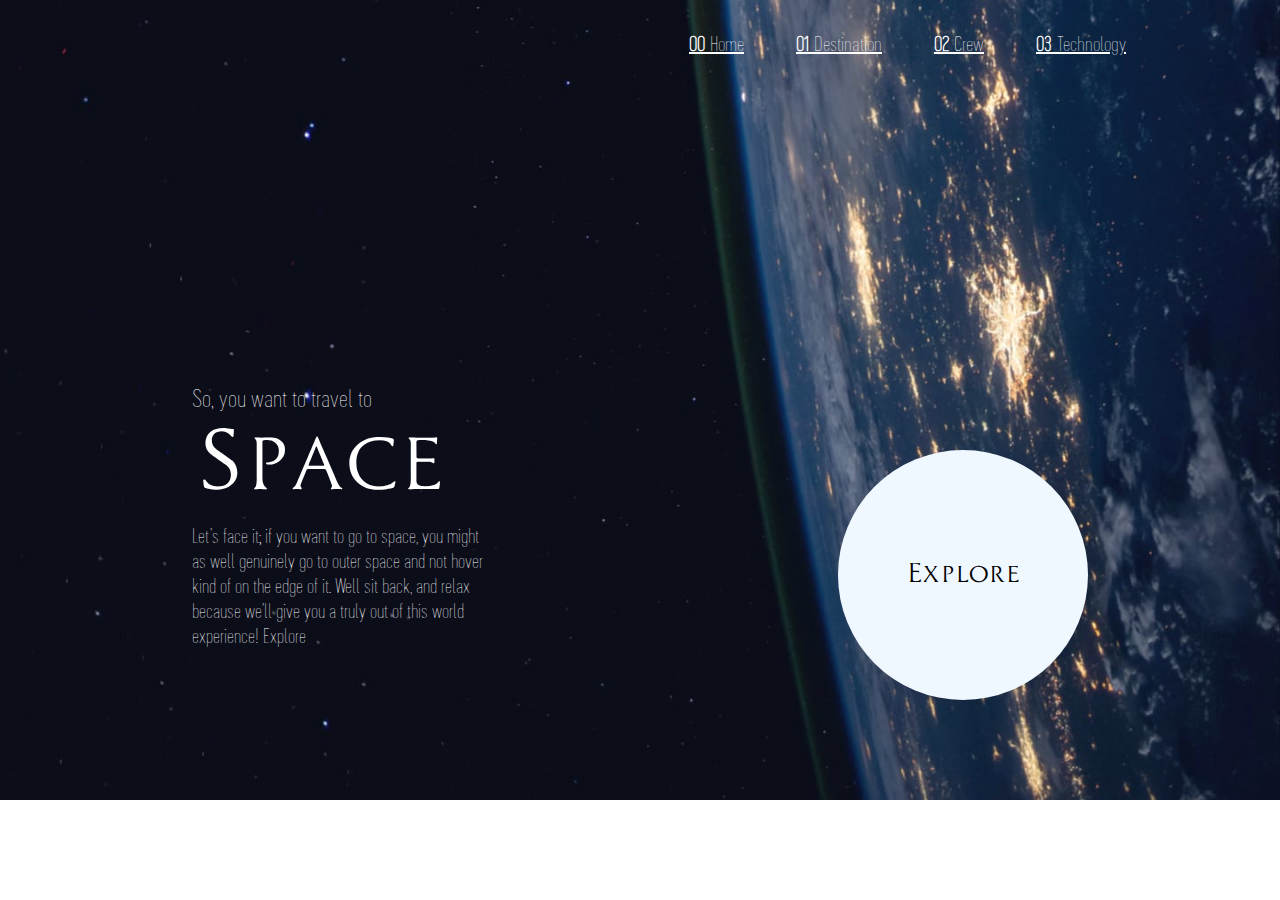
==== index.html @ e253d44f "fix index" ====
<!DOCTYPE html>
<html lang="en">
<head>
    <meta charset="UTF-8">
    <meta name="viewport" content="width=device-width, initial-scale=1.0">
    <script src="script.js"></script>
    <link rel="stylesheet" href="style.css">
    <title>Home</title>
    
</head>
<body id="home_body">
    <div class="navigation">
        <a href="index.html"><b>00 </b>Home</a>
        <a href="destination.html"><b>01 </b>Destination</a>
        <a href="crew.html"><b>02 </b>Crew</a>
        <a href="technology.html"><b>03 </b>Technology</a>
    </div>
    <div class="home_paragraph">
        <p style="font-size: 24px; position: absolute;top: -10%;">So, you want to travel to</p>
        <p style="font-size: 80px; font-family: Cyan-Capitals;">Space</p>
        <p style="position: absolute;top: 60%;">Let’s face it; if you want to go to space, you might as well genuinely go to outer space and not hover kind of on the edge of it. Well sit back, and relax because we’ll give you a truly out of this world experience! Explore</p>
    </div>
    <div style="background-color: aliceblue; height: 250px; width: 250px; border-radius: 125px; position: absolute; top: 50%; right: 15%; display: flex; justify-content: center; align-items: center;">
        <a style="font-size: 25px; font-family: Cyan-Capitals;">Explore</a>
    </div>
    
</body>
</html>
---- style.css ----
/* For landscape mode (width > height) */
@media (min-aspect-ratio: 1/1) {
    #home_body {
        background-image: url("background-home-desktop.jpg");
        background-repeat: no-repeat;
        background-size: 100%;
    }
    #destination_body {
        background-image: url("background-destination-desktop.jpg");
        background-repeat: no-repeat;
        background-size: 100%;
    }
    #crew_body {
        background-image: url("background-crew-desktop.jpg"); 
        background-repeat: no-repeat;
        background-size: 100%;
    }
    #technology_body {
        background-image: url("background-technology-desktop.jpg");
        background-repeat: no-repeat;
        background-size: 100%;
    }

}

/* For portrait mode (height > width) */
@media (max-aspect-ratio: 1/1) {
    body {
        background-image: url("background-home-mobile.jpg");
    }
}



body {
    font-family: Arial, sans-serif;
    transition: background-color 0.5s;
    display: flex;
}

.landscape {
    background-color: black;
}

.portrait {
    background-color: lightgreen;
}

.navigation {
    position: absolute;
    right: 10%;
    overflow: hidden;

}

.navigation a{
    float: left;
    font-size: 20px;
    margin: 10px;
    padding: 14px 16px;
    color: white;
    font-family: Cervino Regular Neue;
}

.sub_navigation1 {
    position: absolute;
    right: 20%;
    bottom: 65%;
    overflow: hidden;
}

.sub_navigation1 a{
    float: left;
    margin: 10px;
    padding: 14px 16px;
    color: white;
    font-family: Cervino Regular Neue;
    backdrop-filter: blur(5px);
}
@font-face { font-family: Cervino Regular Neue; src: url('Cervino-ThinNeue.woff'); }
@font-face { font-family: Cyan-Capitals; src: url('Cyan-Capitals.otf'); }

.home_paragraph {
    display: flex;
    flex-direction: column;
    position: absolute;
    justify-content: space-evenly;
    left: 15%;
    top: 45%;
    width: 300px;
    height: 200px;
}

p {
    color: white;
    font-family: Cervino Regular Neue;
    font-size: 19px;
    margin-top: 0;
}
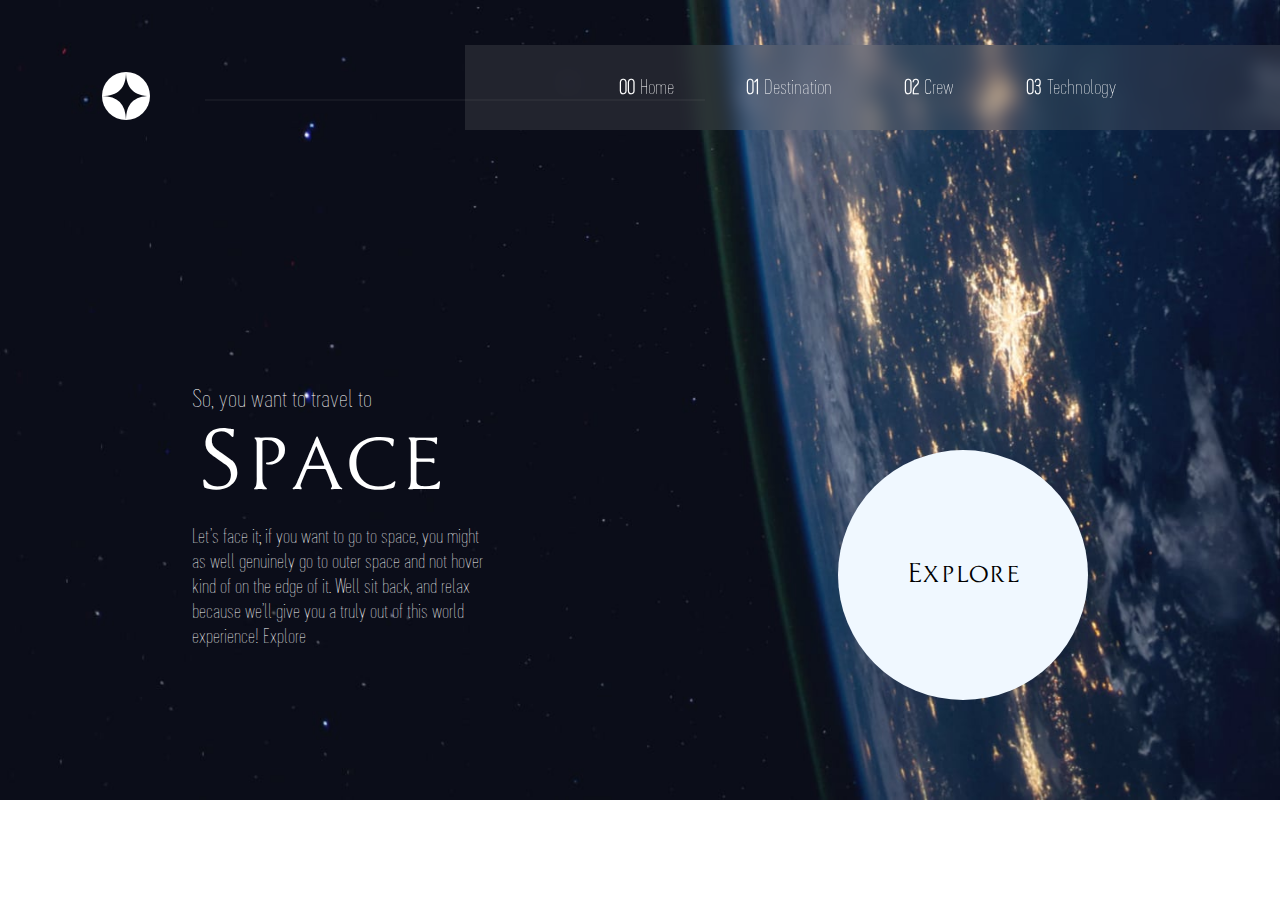
==== commit 6df5cf51: "design" ====
--- a/index.html
+++ b/index.html
@@ -9,12 +9,16 @@
     
 </head>
 <body id="home_body">
+    <div class="decoration2" style="background-color: gray; opacity: 0.2;"></div>
+    <div class="decoration2" style="backdrop-filter: blur(10px);"></div>
     <div class="navigation">
         <a href="index.html"><b>00 </b>Home</a>
         <a href="destination.html"><b>01 </b>Destination</a>
         <a href="crew.html"><b>02 </b>Crew</a>
         <a href="technology.html"><b>03 </b>Technology</a>
     </div>
+    <div class="decoration1"></div>
+    <image src="logo.svg" style="position: absolute; top: 8%; left: 8%"></image>
     <div class="home_paragraph">
         <p style="font-size: 24px; position: absolute;top: -10%;">So, you want to travel to</p>
         <p style="font-size: 80px; font-family: Cyan-Capitals;">Space</p>
--- a/style.css
+++ b/style.css
@@ -50,14 +50,14 @@
     position: absolute;
     right: 10%;
     overflow: hidden;
-
+    top: 5%;
 }
 
 .navigation a{
     float: left;
     font-size: 20px;
     margin: 10px;
-    padding: 14px 16px;
+    padding: 20px 26px;
     color: white;
     font-family: Cervino Regular Neue;
 }
@@ -75,7 +75,6 @@
     padding: 14px 16px;
     color: white;
     font-family: Cervino Regular Neue;
-    backdrop-filter: blur(5px);
 }
 @font-face { font-family: Cervino Regular Neue; src: url('Cervino-ThinNeue.woff'); }
 @font-face { font-family: Cyan-Capitals; src: url('Cyan-Capitals.otf'); }
@@ -98,3 +97,23 @@
     margin-top: 0;
 }
 
+a {
+    text-decoration: none;
+}
+
+.decoration1 {
+    position: absolute;
+    top: 11%;
+    left: 16%;
+    width: 500px;
+    height: 2px;
+    background-color: gray;
+    opacity: 0.1;
+}
+.decoration2 {
+    position: absolute;
+    top: 5%;
+    right: 0%;
+    width: 815px;
+    height: 85px;
+}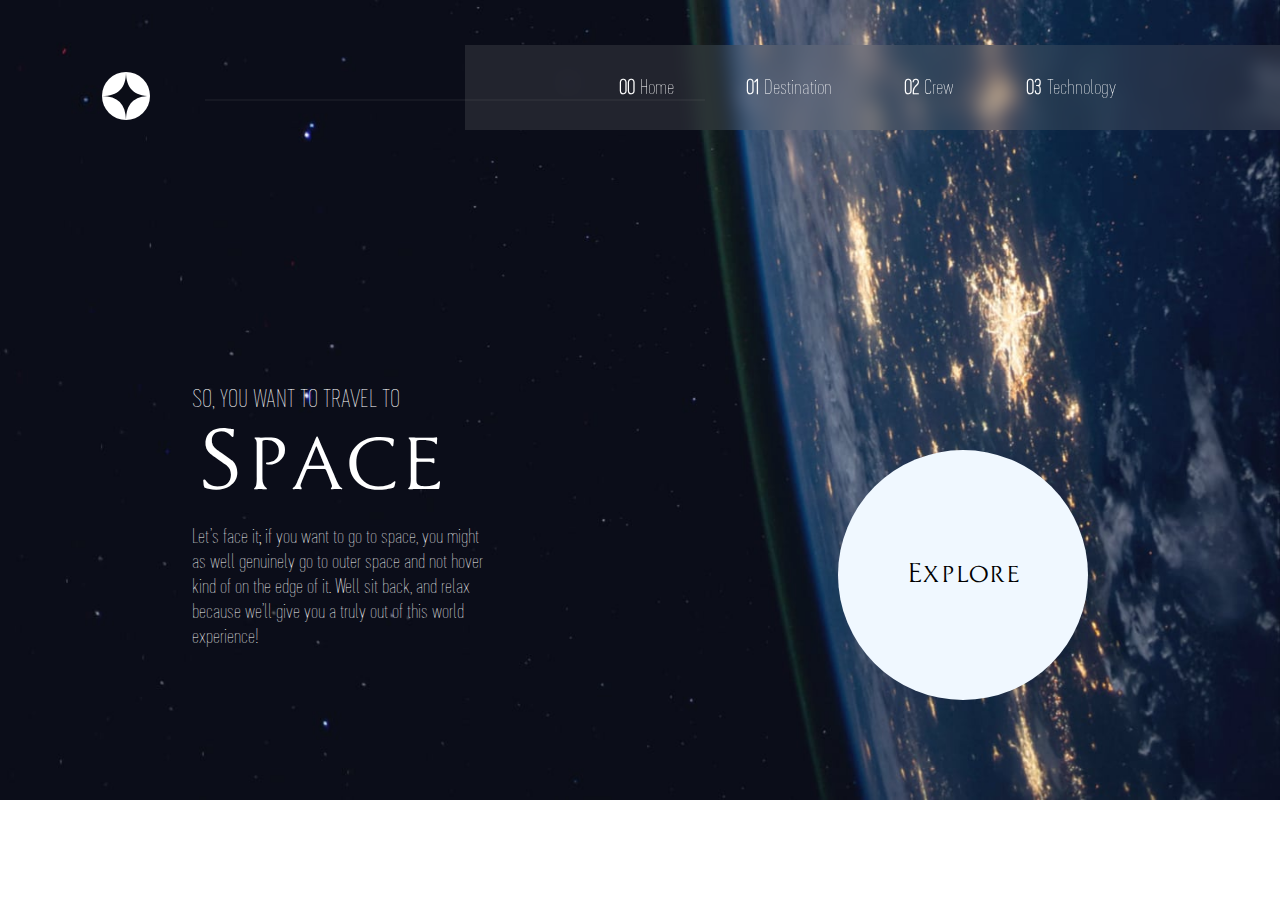
==== commit 63b40ab8: "phone update" ====
--- a/index.html
+++ b/index.html
@@ -18,14 +18,14 @@
         <a href="technology.html"><b>03 </b>Technology</a>
     </div>
     <div class="decoration1"></div>
-    <image src="logo.svg" style="position: absolute; top: 8%; left: 8%"></image>
+    <image src="logo.svg" class="logo"></image>
     <div class="home_paragraph">
-        <p style="font-size: 24px; position: absolute;top: -10%;">So, you want to travel to</p>
-        <p style="font-size: 80px; font-family: Cyan-Capitals;">Space</p>
-        <p style="position: absolute;top: 60%;">Let’s face it; if you want to go to space, you might as well genuinely go to outer space and not hover kind of on the edge of it. Well sit back, and relax because we’ll give you a truly out of this world experience! Explore</p>
+        <p class="p1">SO, YOU WANT TO TRAVEL TO</p>
+        <p class="p2">Space</p>
+        <p class="p3">Let’s face it; if you want to go to space, you might as well genuinely go to outer space and not hover kind of on the edge of it. Well sit back, and relax because we’ll give you a truly out of this world experience!</p>
     </div>
-    <div style="background-color: aliceblue; height: 250px; width: 250px; border-radius: 125px; position: absolute; top: 50%; right: 15%; display: flex; justify-content: center; align-items: center;">
-        <a style="font-size: 25px; font-family: Cyan-Capitals;">Explore</a>
+    <div class="circle">
+        <a class="circle_text">Explore</a>
     </div>
     
 </body>
--- a/style.css
+++ b/style.css
@@ -21,13 +21,212 @@
         background-size: 100%;
     }
 
+    .navigation {
+        position: absolute;
+        right: 10%;
+        overflow: hidden;
+        top: 5%;
+    }
+
+    .navigation a{
+        float: left;
+        font-size: 20px;
+        margin: 10px;
+        padding: 20px 26px;
+        color: white;
+        font-family: Cervino Regular Neue;
+    }
+    
+    .sub_navigation1 {
+        position: absolute;
+        right: 20%;
+        bottom: 65%;
+        overflow: hidden;
+    }
+    
+    .sub_navigation1 a{
+        float: left;
+        margin: 10px;
+        padding: 14px 16px;
+        color: white;
+        font-family: Cervino Regular Neue;
+    }
+
+    .home_paragraph {
+        display: flex;
+        flex-direction: column;
+        position: absolute;
+        justify-content: space-evenly;
+        left: 15%;
+        top: 45%;
+        width: 300px;
+        height: 200px;
+    }
+    
+    p {
+        color: white;
+        font-family: Cervino Regular Neue;
+        font-size: 19px;
+        margin-top: 0;
+    }
+    
+    a {
+        text-decoration: none;
+    }
+    
+    .decoration1 {
+        position: absolute;
+        top: 11%;
+        left: 16%;
+        width: 500px;
+        height: 2px;
+        background-color: gray;
+        opacity: 0.1;
+    }
+    
+    .decoration2 {
+        position: absolute;
+        top: 5%;
+        right: 0%;
+        width: 815px;
+        height: 85px;
+    }
+
+    .logo {
+        position: absolute;
+        top: 8%;
+        left: 8%
+    }
+
+    .p1 {
+        font-size: 24px;
+        position: absolute;
+        top: -10%;
+    }
+
+    .p2 {
+        font-size: 80px;
+        font-family: Cyan-Capitals;
+    }
+
+    .p3 {
+        position: absolute;top: 60%;
+    }
+
+    .circle {
+        background-color: aliceblue;
+        height: 250px;
+        width: 250px;
+        border-radius: 125px;
+        position: absolute;
+        top: 50%;
+        right: 15%;
+        display: flex;
+        justify-content: center;
+        align-items: center;
+    }
+
+    .circle_text {
+        font-size: 25px; font-family: Cyan-Capitals;
+    }
+
 }
 
 /* For portrait mode (height > width) */
 @media (max-aspect-ratio: 1/1) {
     body {
         background-image: url("background-home-mobile.jpg");
-    }
+        background-repeat: no-repeat;
+        background-size: 100% 1600%;
+    }
+
+    .navigation {
+        color: transparent;
+        position: absolute;
+        top: -20%;
+        width: 10%;
+        height: 10%;
+    }
+
+    .navigation a{
+        color: transparent;
+        width: 10%;
+        height: 10%;
+    }
+    
+    .sub_navigation1 {
+        position: absolute;
+        right: 20%;
+        bottom: 65%;
+        overflow: hidden;
+    }
+    
+    .sub_navigation1 a{
+        float: left;
+        margin: 10px;
+        padding: 14px 16px;
+        color: white;
+        font-family: Cervino Regular Neue;
+    }
+
+    
+    p {
+        color: white;
+        font-family: Cervino Regular Neue;
+        font-size: 19px;
+        margin-top: 0;
+    }
+    
+    a {
+        text-decoration: none;
+    }
+
+    .logo {
+        width: 10%;
+        height: 10%;
+        position: relative;
+        left: 5%;
+    }
+
+    .p1 {
+        font-size: 24px;
+        position: absolute;
+        left: 30%;
+        top: 15%;
+    }
+
+    .p2 {
+        font-size: 85px;
+        font-family: Cyan-Capitals;
+        position: absolute;
+        top: 20%;
+        left: 25%;
+    }
+
+    .p3 {
+        position: absolute;top: 40%;
+        width: 75%;
+        align-items: end;
+    }
+
+    .circle {
+        background-color: aliceblue;
+        height: 250px;
+        width: 250px;
+        border-radius: 125px;
+        position: absolute;
+        top: 68%;
+        right: 25%;
+        display: flex;
+        justify-content: center;
+        align-items: center;
+    }
+
+    .circle_text {
+        font-size: 25px; font-family: Cyan-Capitals;
+    }
+
+
 }
 
 
@@ -46,74 +245,6 @@
     background-color: lightgreen;
 }
 
-.navigation {
-    position: absolute;
-    right: 10%;
-    overflow: hidden;
-    top: 5%;
-}
-
-.navigation a{
-    float: left;
-    font-size: 20px;
-    margin: 10px;
-    padding: 20px 26px;
-    color: white;
-    font-family: Cervino Regular Neue;
-}
-
-.sub_navigation1 {
-    position: absolute;
-    right: 20%;
-    bottom: 65%;
-    overflow: hidden;
-}
-
-.sub_navigation1 a{
-    float: left;
-    margin: 10px;
-    padding: 14px 16px;
-    color: white;
-    font-family: Cervino Regular Neue;
-}
 @font-face { font-family: Cervino Regular Neue; src: url('Cervino-ThinNeue.woff'); }
 @font-face { font-family: Cyan-Capitals; src: url('Cyan-Capitals.otf'); }
 
-.home_paragraph {
-    display: flex;
-    flex-direction: column;
-    position: absolute;
-    justify-content: space-evenly;
-    left: 15%;
-    top: 45%;
-    width: 300px;
-    height: 200px;
-}
-
-p {
-    color: white;
-    font-family: Cervino Regular Neue;
-    font-size: 19px;
-    margin-top: 0;
-}
-
-a {
-    text-decoration: none;
-}
-
-.decoration1 {
-    position: absolute;
-    top: 11%;
-    left: 16%;
-    width: 500px;
-    height: 2px;
-    background-color: gray;
-    opacity: 0.1;
-}
-.decoration2 {
-    position: absolute;
-    top: 5%;
-    right: 0%;
-    width: 815px;
-    height: 85px;
-}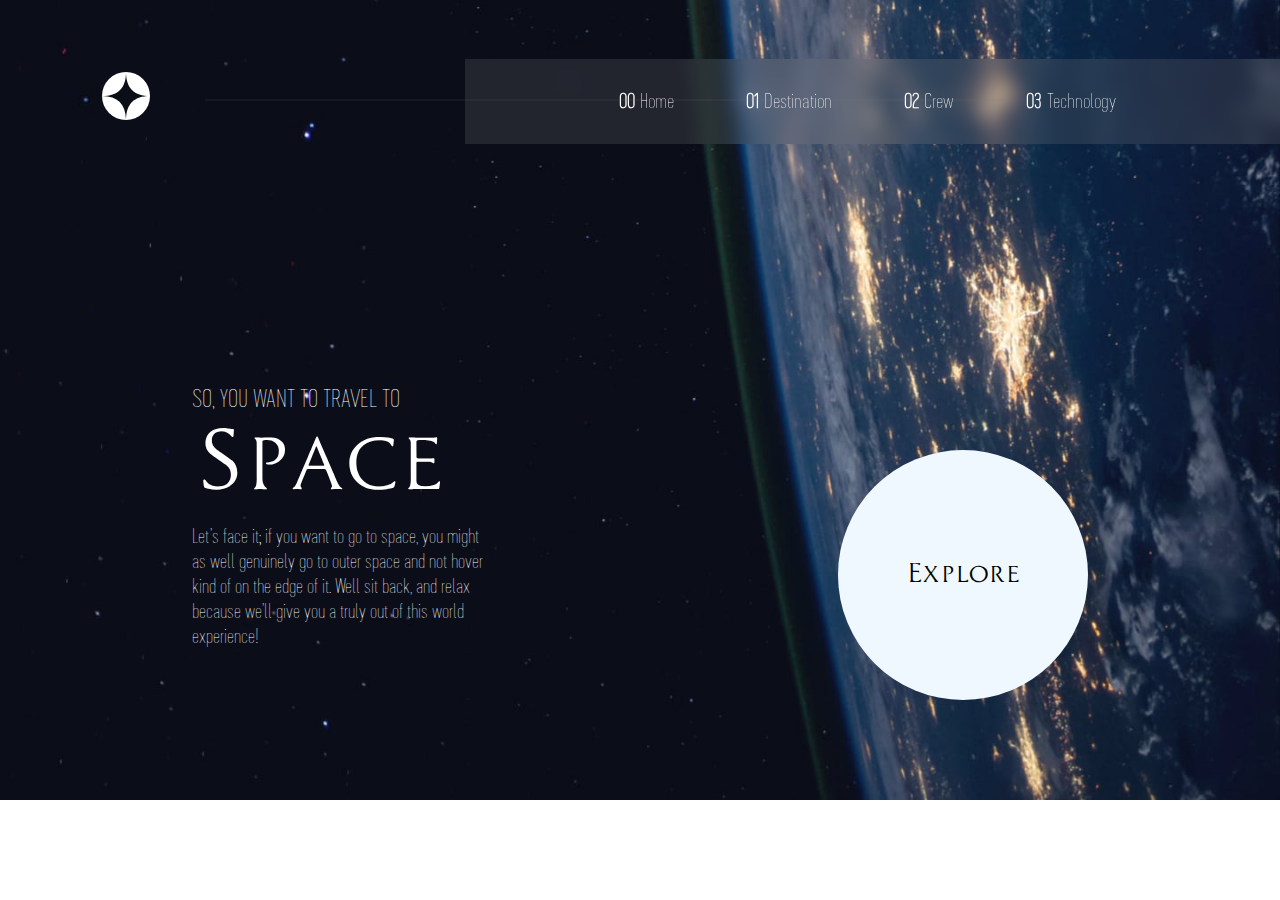
==== commit c48af055: "style update" ====
--- a/index.html
+++ b/index.html
@@ -11,12 +11,19 @@
 <body id="home_body">
     <div class="decoration2" style="background-color: gray; opacity: 0.2;"></div>
     <div class="decoration2" style="backdrop-filter: blur(10px);"></div>
-    <div class="navigation">
-        <a href="index.html"><b>00 </b>Home</a>
-        <a href="destination.html"><b>01 </b>Destination</a>
-        <a href="crew.html"><b>02 </b>Crew</a>
-        <a href="technology.html"><b>03 </b>Technology</a>
-    </div>
+    <nav class="navigation">
+        <div class="dropdown-menu">
+           <button class="menu-btn">[=]
+               <i class="fa fa-caret-down"></i>
+           </button>
+           <div class="menu-content">
+               <a class="links-hidden" href="index.html"><b class="pc00">00 </b>Home</a>
+               <a class="links-hidden" href="destination.html"><b class="pc00">01 </b>Destination</a>
+               <a class="links-hidden" href="crew.html"><b class="pc00">02 </b>Crew</a>
+               <a class="links-hidden" href="technology.html"><b class="pc00">03 </b>Technology</a>
+           </div>
+        </div>
+     </nav>
     <div class="decoration1"></div>
     <image src="logo.svg" class="logo"></image>
     <div class="home_paragraph">
@@ -26,7 +33,6 @@
     </div>
     <div class="circle">
         <a class="circle_text">Explore</a>
-    </div>
-    
+    </div>    
 </body>
 </html>--- a/style.css
+++ b/style.css
@@ -21,11 +21,19 @@
         background-size: 100%;
     }
 
+    .menu-btn {
+        background-color: transparent;
+        color: transparent;
+        border: none;
+        position: absolute;
+        top: -10%;
+    }
+
     .navigation {
         position: absolute;
         right: 10%;
         overflow: hidden;
-        top: 5%;
+        top: 6.5%;
     }
 
     .navigation a{
@@ -78,7 +86,7 @@
         position: absolute;
         top: 11%;
         left: 16%;
-        width: 500px;
+        width: 800px;
         height: 2px;
         background-color: gray;
         opacity: 0.1;
@@ -86,7 +94,7 @@
     
     .decoration2 {
         position: absolute;
-        top: 5%;
+        top: 6.5%;
         right: 0%;
         width: 815px;
         height: 85px;
@@ -130,26 +138,29 @@
         font-size: 25px; font-family: Cyan-Capitals;
     }
 
+
 }
 
 /* For portrait mode (height > width) */
 @media (max-aspect-ratio: 1/1) {
     body {
         background-image: url("background-home-mobile.jpg");
-        background-repeat: no-repeat;
-        background-size: 100% 1600%;
+        background-size: 130%;
+        background-repeat: no-repeat;
+        background-position-y: 0%;
     }
 
     .navigation {
         color: transparent;
         position: absolute;
-        top: -20%;
+        right: 5%;
+        top: 1%;
         width: 10%;
         height: 10%;
     }
 
     .navigation a{
-        color: transparent;
+        color: white;
         width: 10%;
         height: 10%;
     }
@@ -163,17 +174,24 @@
     
     .sub_navigation1 a{
         float: left;
-        margin: 10px;
+        margin: 1%;
         padding: 14px 16px;
         color: white;
         font-family: Cervino Regular Neue;
     }
 
-    
+    .home_paragraph {
+        display: flex;
+        flex-direction: column;
+        text-align: center;
+        margin: 0;
+        padding: 0;
+    }
+
     p {
         color: white;
         font-family: Cervino Regular Neue;
-        font-size: 19px;
+        font-size: 1.3Em;
         margin-top: 0;
     }
     
@@ -184,39 +202,38 @@
     .logo {
         width: 10%;
         height: 10%;
-        position: relative;
-        left: 5%;
+        position: center center;
     }
 
     .p1 {
-        font-size: 24px;
-        position: absolute;
-        left: 30%;
+        font-size: 125%;
+        position: fixed;
         top: 15%;
+        right: 28%;
     }
 
     .p2 {
-        font-size: 85px;
+        font-size: 450%;
         font-family: Cyan-Capitals;
-        position: absolute;
+        position: fixed;
+        right: 22%;
         top: 20%;
-        left: 25%;
     }
 
     .p3 {
-        position: absolute;top: 40%;
+        top: 40%;
         width: 75%;
-        align-items: end;
+        position: absolute;
     }
 
     .circle {
         background-color: aliceblue;
-        height: 250px;
-        width: 250px;
-        border-radius: 125px;
-        position: absolute;
-        top: 68%;
-        right: 25%;
+        height: 9em;
+        width: 9em;
+        border-radius: 50%;
+        position: fixed;
+        left: 35%;
+        bottom: 10%;
         display: flex;
         justify-content: center;
         align-items: center;
@@ -226,6 +243,56 @@
         font-size: 25px; font-family: Cyan-Capitals;
     }
 
+    .menu-btn {
+        background-color: transparent;
+        color: white;
+        padding: 16px;
+        font-weight: bolder;
+        font-family: "Segoe UI", Tahoma, Geneva, Verdana, sans-serif;
+        border: none;
+    }
+    
+    .dropdown-menu {
+        position: relative;
+        display: inline-block;
+    }
+    
+    .menu-content {
+        display: none;
+        position: absolute;
+        right: 10%;
+        background-color: transparent;
+        min-width: 40%;
+    }
+    
+    .links,
+    .links-hidden {
+        display: inline-block;
+        color: rgb(255, 255, 255);
+        padding: 8px 12px;
+        text-decoration: none;
+        font-size: 12px;
+    }
+    .links-hidden {
+        display: block;
+    }
+    .links {
+        display: inline-block;
+    }
+    
+    .links-hidden:hover,
+    .links:hover {
+        transform: scale(1.2);
+      
+    }
+    
+    .dropdown-menu:hover .menu-content {
+        display: block;
+    }
+    
+    .pc00 {
+        color: transparent;
+    }
 
 }
 
@@ -237,14 +304,8 @@
     display: flex;
 }
 
-.landscape {
-    background-color: black;
-}
-
-.portrait {
-    background-color: lightgreen;
-}
-
 @font-face { font-family: Cervino Regular Neue; src: url('Cervino-ThinNeue.woff'); }
 @font-face { font-family: Cyan-Capitals; src: url('Cyan-Capitals.otf'); }
 
+
+
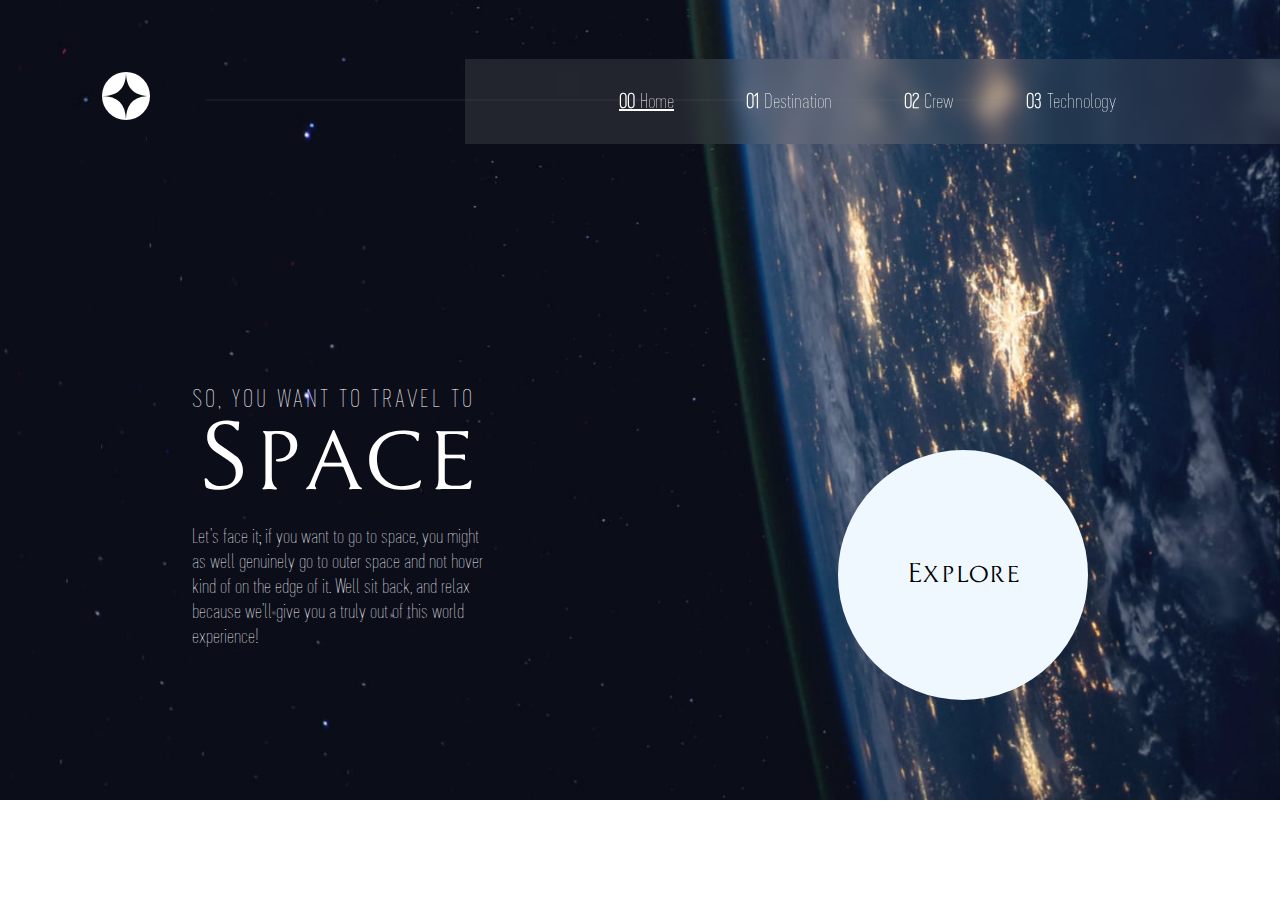
==== commit 1de43540: "more style" ====
--- a/index.html
+++ b/index.html
@@ -17,19 +17,19 @@
                <i class="fa fa-caret-down"></i>
            </button>
            <div class="menu-content">
-               <a class="links-hidden" href="index.html"><b class="pc00">00 </b>Home</a>
+               <a class="links-hidden" href="index.html" id="active_page"><b class="pc00">00 </b>Home</a>
                <a class="links-hidden" href="destination.html"><b class="pc00">01 </b>Destination</a>
                <a class="links-hidden" href="crew.html"><b class="pc00">02 </b>Crew</a>
                <a class="links-hidden" href="technology.html"><b class="pc00">03 </b>Technology</a>
            </div>
         </div>
-     </nav>
+    </nav>
     <div class="decoration1"></div>
     <image src="logo.svg" class="logo"></image>
     <div class="home_paragraph">
-        <p class="p1">SO, YOU WANT TO TRAVEL TO</p>
-        <p class="p2">Space</p>
-        <p class="p3">Let’s face it; if you want to go to space, you might as well genuinely go to outer space and not hover kind of on the edge of it. Well sit back, and relax because we’ll give you a truly out of this world experience!</p>
+        <p class="homep1">SO, YOU WANT TO TRAVEL TO</p>
+        <p class="homep2">Space</p>
+        <p class="homep3">Let’s face it; if you want to go to space, you might as well genuinely go to outer space and not hover kind of on the edge of it. Well sit back, and relax because we’ll give you a truly out of this world experience!</p>
     </div>
     <div class="circle">
         <a class="circle_text">Explore</a>
--- a/style.css
+++ b/style.css
@@ -19,6 +19,10 @@
         background-image: url("background-technology-desktop.jpg");
         background-repeat: no-repeat;
         background-size: 100%;
+    }
+
+    #active_page {
+        text-decoration: underline;
     }
 
     .menu-btn {
@@ -47,8 +51,8 @@
     
     .sub_navigation1 {
         position: absolute;
-        right: 20%;
-        bottom: 65%;
+        right: 19%;
+        bottom: 62%;
         overflow: hidden;
     }
     
@@ -106,18 +110,20 @@
         left: 8%
     }
 
-    .p1 {
+    .homep1 {
         font-size: 24px;
         position: absolute;
         top: -10%;
-    }
-
-    .p2 {
-        font-size: 80px;
+        letter-spacing: 3px;
+
+    }
+
+    .homep2 {
+        font-size: 90px;
         font-family: Cyan-Capitals;
     }
 
-    .p3 {
+    .homep3 {
         position: absolute;top: 60%;
     }
 
@@ -138,164 +144,671 @@
         font-size: 25px; font-family: Cyan-Capitals;
     }
 
+    .destination_image {
+        position: absolute;
+        top: 40%;
+        left: 25%;
+    }
+
+    .destination_info {
+        display: flex;
+        flex-direction: column;
+        position: absolute;
+        justify-content: space-evenly;
+        position: absolute;
+        top: 49%;
+        right: 5%;
+        width: 30%;
+    }
+
+    .destination_decoration {
+        position: absolute;
+        top: 72%;
+        right: 10%;
+        width: 25%;
+        height: 0.3%;
+        background-color: gray;
+        opacity: 0.3;
+    }
+
+    .destination_distance {
+        display: flex;
+        flex-direction: column;
+        position: absolute;
+        justify-content: space-evenly;
+        position: absolute;
+        top: 75%;
+        right: 13%;
+    }
+
+    .destinationp1 {
+        position: absolute;
+        top: 25%;
+        left: 25%;
+        text-transform: uppercase;
+        letter-spacing: 3px;
+        font-size: 150%;
+    }
+
+    .destinationp2 {
+        position: absolute;
+        top: 37%;
+        right: 20.5%;
+        font-size: 430%;
+        font-family: Cyan-Capitals;
+    }
+
+    .destinationp2_mars {
+        position: absolute;
+        top: 37%;
+        right: 23.5%;
+        font-size: 430%;
+        font-family: Cyan-Capitals;
+    }
+
+    .destinationp2_titan {
+        position: absolute;
+        top: 37%;
+        right: 23%;
+        font-size: 430%;
+        font-family: Cyan-Capitals;
+    }
+
+    .destinationp2_europa {
+        position: absolute;
+        top: 37%;
+        right: 19.5%;
+        font-size: 430%;
+        font-family: Cyan-Capitals;
+    }
+
+    .destinationp3 {
+        position: absolute;
+        top: 50%;
+        right: 20%;
+        word-spacing: 2px;
+    }
+
+    .destinationp4 {
+        white-space:pre;
+        word-spacing: 2px;
+    }
+
+    .destinationp5 {
+        font-family: Cyan-Capitals;
+        word-spacing: 2px;
+        white-space:pre;
+    }
+
+    .destinationp4_phone {
+        color: transparent;
+        font-size: 0%;
+
+    }
+
+    .destinationp5_phone {
+        color: transparent;
+        font-size: 0%;
+    }
 
 }
 
 /* For portrait mode (height > width) */
 @media (max-aspect-ratio: 1/1) {
-    body {
-        background-image: url("background-home-mobile.jpg");
-        background-size: 130%;
-        background-repeat: no-repeat;
-        background-position-y: 0%;
-    }
-
-    .navigation {
-        color: transparent;
-        position: absolute;
-        right: 5%;
-        top: 1%;
-        width: 10%;
-        height: 10%;
-    }
-
-    .navigation a{
-        color: white;
-        width: 10%;
-        height: 10%;
-    }
-    
-    .sub_navigation1 {
-        position: absolute;
-        right: 20%;
-        bottom: 65%;
-        overflow: hidden;
-    }
-    
-    .sub_navigation1 a{
-        float: left;
-        margin: 1%;
-        padding: 14px 16px;
-        color: white;
-        font-family: Cervino Regular Neue;
-    }
-
-    .home_paragraph {
-        display: flex;
-        flex-direction: column;
-        text-align: center;
-        margin: 0;
-        padding: 0;
-    }
-
-    p {
-        color: white;
-        font-family: Cervino Regular Neue;
-        font-size: 1.3Em;
-        margin-top: 0;
-    }
-    
-    a {
-        text-decoration: none;
-    }
-
-    .logo {
-        width: 10%;
-        height: 10%;
-        position: center center;
-    }
-
-    .p1 {
-        font-size: 125%;
-        position: fixed;
-        top: 15%;
-        right: 28%;
-    }
-
-    .p2 {
-        font-size: 450%;
-        font-family: Cyan-Capitals;
-        position: fixed;
-        right: 22%;
-        top: 20%;
-    }
-
-    .p3 {
-        top: 40%;
-        width: 75%;
-        position: absolute;
-    }
-
-    .circle {
-        background-color: aliceblue;
-        height: 9em;
-        width: 9em;
-        border-radius: 50%;
-        position: fixed;
-        left: 35%;
-        bottom: 10%;
-        display: flex;
-        justify-content: center;
-        align-items: center;
-    }
-
-    .circle_text {
-        font-size: 25px; font-family: Cyan-Capitals;
-    }
-
-    .menu-btn {
-        background-color: transparent;
-        color: white;
-        padding: 16px;
-        font-weight: bolder;
-        font-family: "Segoe UI", Tahoma, Geneva, Verdana, sans-serif;
-        border: none;
-    }
-    
-    .dropdown-menu {
-        position: relative;
-        display: inline-block;
-    }
-    
-    .menu-content {
-        display: none;
-        position: absolute;
-        right: 10%;
-        background-color: transparent;
-        min-width: 40%;
-    }
-    
-    .links,
-    .links-hidden {
-        display: inline-block;
-        color: rgb(255, 255, 255);
-        padding: 8px 12px;
-        text-decoration: none;
-        font-size: 12px;
-    }
-    .links-hidden {
-        display: block;
-    }
-    .links {
-        display: inline-block;
-    }
-    
-    .links-hidden:hover,
-    .links:hover {
-        transform: scale(1.2);
-      
-    }
-    
-    .dropdown-menu:hover .menu-content {
-        display: block;
-    }
-    
-    .pc00 {
-        color: transparent;
+
+    @media (max-height: 800px) {
+        /* Styles for small portrait phones */
+        #home_body {
+            background-image: url("background-home-mobile.jpg");
+            background-size: 130%;
+            background-repeat: no-repeat;
+            background-position-y: 0%;
+        }
+    
+        #destination_body {
+            background-image: url("background-destination-mobile.jpg");
+            background-size: 130%;
+            background-repeat: no-repeat;
+            background-position-y: 0%;
+        }
+    
+        #crew_body {
+            background-image: url("background-crew-mobile.jpg");
+            background-size: 130%;
+            background-repeat: no-repeat;
+            background-position-y: 0%;
+        }
+    
+        #technology_body {
+            background-image: url("background-technology-mobile.jpg");
+            background-size: 130%;
+            background-repeat: no-repeat;
+            background-position-y: 0%;
+        }
+    
+    
+        .navigation {
+            color: transparent;
+            position: absolute;
+            right: 5%;
+            top: 1%;
+            width: 10%;
+            height: 10%;
+        }
+    
+        .navigation a{
+            color: white;
+            width: 10%;
+            height: 10%;
+        }
+        
+        .sub_navigation1 {
+            position: absolute;
+            right: 19%;
+            bottom: 52%;
+            display: flex;
+        }
+        
+        .sub_navigation1 a{
+            float: left;
+            margin: 1%;
+            padding: 14px 16px;
+            color: white;
+            font-family: Cervino Regular Neue;
+        }
+    
+        .home_paragraph {
+            display: flex;
+            flex-direction: column;
+            text-align: center;
+            margin: 0;
+            padding: 0;
+        }
+    
+        p {
+            color: white;
+            font-family: Cervino Regular Neue;
+            font-size: 1.3Em;
+            margin-top: 0;
+        }
+        
+        a {
+            text-decoration: none;
+        }
+    
+        .homep1 {
+            font-size: 125%;
+            position: fixed;
+            top: 15%;
+            right: 21%;
+            letter-spacing: 2px;
+        }
+    
+        .homep2 {
+            font-size: 450%;
+            font-family: Cyan-Capitals;
+            position: fixed;
+            right: 22%;
+            top: 20%;
+        }
+    
+        .homep3 {
+            top: 40%;
+            width: 75%;
+            position: absolute;
+        }
+    
+        .circle {
+            background-color: aliceblue;
+            height: 9em;
+            width: 9em;
+            border-radius: 50%;
+            position: fixed;
+            left: 35%;
+            bottom: 10%;
+            display: flex;
+            justify-content: center;
+            align-items: center;
+        }
+    
+        .circle_text {
+            font-size: 25px;
+            font-family: Cyan-Capitals;
+        }
+    
+        .menu-btn {
+            background-color: transparent;
+            color: white;
+            padding: 16px;
+            font-weight: bolder;
+            font-family: "Segoe UI", Tahoma, Geneva, Verdana, sans-serif;
+            border: none;
+        }
+        
+        .dropdown-menu {
+            position: relative;
+            display: inline-block;
+        }
+        
+        .menu-content {
+            display: none;
+            position: absolute;
+            right: 10%;
+            background-color: transparent;
+            min-width: 40%;
+        }
+        
+        .links,
+        .links-hidden {
+            display: inline-block;
+            color: rgb(255, 255, 255);
+            padding: 8px 12px;
+            text-decoration: none;
+            font-size: 12px;
+        }
+        .links-hidden {
+            display: block;
+        }
+        .links {
+            display: inline-block;
+        }
+        
+        .links-hidden:hover,
+        .links:hover {
+            transform: scale(1.2);
+          
+        }
+        
+        .dropdown-menu:hover .menu-content {
+            display: block;
+        }
+        
+        .pc00 {
+            color: transparent;
+        }
+    
+        .destination_image {
+            width: 10em;
+            height: 10em;
+            position: absolute;
+            top: 17%;
+            left: 29%;
+        }
+    
+        .destination_info {
+            display: flex;
+            flex-direction: column;
+            position: absolute;
+            justify-content: space-evenly;
+            position: absolute;
+            text-align: center;
+            top: 55%;
+            right: 10%;
+            width: 80%;
+        }
+    
+        .destination_decoration {
+            position: absolute;
+            top: 81%;
+            right: 8%;
+            width: 85%;
+            height: 0.3%;
+            background-color: gray;
+            opacity: 0.3;
+        }
+    
+        .destination_distance {
+            display: flex;
+            flex-direction: column;
+            position: absolute;
+            justify-content: space-evenly;
+            position: absolute;
+            top: 70%;
+            right: 20%;
+        }
+    
+        .destinationp1 {
+            position: absolute;
+            top: 12%;
+            left: 30%;
+            letter-spacing: 0.5px;
+        }
+    
+        .destinationp2 {
+            font-family: Cyan-Capitals;
+            position: absolute;
+            top: 45%;
+            left: 21%;
+            font-size: 370%;
+        }
+    
+        .destinationp2_mars {
+            font-family: Cyan-Capitals;
+            position: absolute;
+            top: 45%;
+            left: 26%;
+            font-size: 370%;
+        }
+    
+        .destinationp2_titan {
+            font-family: Cyan-Capitals;
+            position: absolute;
+            top: 45%;
+            left: 28%;
+            font-size: 370%;
+        }
+    
+        .destinationp2_europa {
+            font-family: Cyan-Capitals;
+            position: absolute;
+            top: 45%;
+            left: 20%;
+            font-size: 370%;
+        }
+    
+        .destinationp3 {
+            letter-spacing: 0.5px;
+            
+        }
+    
+        .destinationp4 {
+            color: transparent;
+        }
+    
+        .destinationp5 {
+            color: transparent;
+        }
+    
+        .destinationp4_phone {
+            word-spacing: 1px;
+            letter-spacing: 0.5px;
+            white-space:pre;
+        }
+    
+        .destinationp5_phone {
+            font-family: Cyan-Capitals;
+            white-space: pre;
+        }
+    }
+    
+    @media (min-height: 801px) {
+        /* Styles for large portrait phones */
+        #home_body {
+            background-image: url("background-home-mobile.jpg");
+            background-size: 130%;
+            background-repeat: no-repeat;
+            background-position-y: 0%;
+        }
+    
+        #destination_body {
+            background-image: url("background-destination-mobile.jpg");
+            background-size: 130%;
+            background-repeat: no-repeat;
+            background-position-y: 0%;
+        }
+    
+        #crew_body {
+            background-image: url("background-crew-mobile.jpg");
+            background-size: 130%;
+            background-repeat: no-repeat;
+            background-position-y: 0%;
+        }
+    
+        #technology_body {
+            background-image: url("background-technology-mobile.jpg");
+            background-size: 130%;
+            background-repeat: no-repeat;
+            background-position-y: 0%;
+        }
+        
+        .navigation {
+            color: transparent;
+            position: absolute;
+            right: 5%;
+            top: 1%;
+            width: 10%;
+            height: 10%;
+        }
+    
+        .navigation a{
+            color: white;
+            width: 10%;
+            height: 10%;
+        }
+        
+        .sub_navigation1 {
+            position: absolute;
+            right: 20%;
+            bottom: 48%;
+            display: flex;
+        }
+        
+        .sub_navigation1 a{
+            float: left;
+            margin: 1%;
+            padding: 14px 16px;
+            color: white;
+            font-family: Cervino Regular Neue;
+        }
+    
+        .home_paragraph {
+            display: flex;
+            flex-direction: column;
+            text-align: center;
+            margin: 0;
+            padding: 0;
+        }
+    
+        p {
+            color: white;
+            font-family: Cervino Regular Neue;
+            font-size: 1.3Em;
+            margin-top: 0;
+        }
+        
+        a {
+            text-decoration: none;
+        }
+    
+        .homep1 {
+            font-size: 125%;
+            position: fixed;
+            top: 15%;
+            right: 21%;
+            letter-spacing: 2px;
+        }
+    
+        .homep2 {
+            font-size: 450%;
+            font-family: Cyan-Capitals;
+            position: fixed;
+            right: 22%;
+            top: 20%;
+        }
+    
+        .homep3 {
+            top: 40%;
+            width: 75%;
+            position: absolute;
+        }
+    
+        .circle {
+            background-color: aliceblue;
+            height: 9em;
+            width: 9em;
+            border-radius: 50%;
+            position: fixed;
+            left: 35%;
+            bottom: 10%;
+            display: flex;
+            justify-content: center;
+            align-items: center;
+        }
+    
+        .circle_text {
+            font-size: 25px;
+            font-family: Cyan-Capitals;
+        }
+    
+        .menu-btn {
+            background-color: transparent;
+            color: white;
+            padding: 16px;
+            font-weight: bolder;
+            font-family: "Segoe UI", Tahoma, Geneva, Verdana, sans-serif;
+            border: none;
+        }
+        
+        .dropdown-menu {
+            position: relative;
+            display: inline-block;
+        }
+        
+        .menu-content {
+            display: none;
+            position: absolute;
+            right: 10%;
+            background-color: transparent;
+            min-width: 40%;
+        }
+        
+        .links,
+        .links-hidden {
+            display: inline-block;
+            color: rgb(255, 255, 255);
+            padding: 8px 12px;
+            text-decoration: none;
+            font-size: 12px;
+        }
+        .links-hidden {
+            display: block;
+        }
+        .links {
+            display: inline-block;
+        }
+        
+        .links-hidden:hover,
+        .links:hover {
+            transform: scale(1.2);
+          
+        }
+        
+        .dropdown-menu:hover .menu-content {
+            display: block;
+        }
+        
+        .pc00 {
+            color: transparent;
+        }
+    
+        .destination_image {
+            width: 16em;
+            height: 16em;
+            position: absolute;
+            top: 17%;
+            left: 20%;
+        }
+    
+        .destination_info {
+            display: flex;
+            flex-direction: column;
+            position: absolute;
+            justify-content: space-evenly;
+            position: absolute;
+            text-align: center;
+            top: 61%;
+            right: 10%;
+            width: 80%;
+        }
+    
+        .destination_decoration {
+            position: absolute;
+            top: 83%;
+            right: 8%;
+            width: 85%;
+            height: 0.3%;
+            background-color: gray;
+            opacity: 0.3;
+        }
+    
+        .destination_distance {
+            display: flex;
+            flex-direction: column;
+            position: absolute;
+            justify-content: space-evenly;
+            position: absolute;
+            top: 77%;
+            right: 20%;
+        }
+    
+        .destinationp1 {
+            position: absolute;
+            top: 12%;
+            left: 30%;
+            letter-spacing: 0.5px;
+        }
+    
+        .destinationp2 {
+            font-family: Cyan-Capitals;
+            position: absolute;
+            top: 53%;
+            left: 22%;
+            font-size: 380%;
+        }
+    
+        .destinationp2_mars {
+            font-family: Cyan-Capitals;
+            position: absolute;
+            top: 50%;
+            left: 26%;
+            font-size: 380%;
+        }
+    
+        .destinationp2_titan {
+            font-family: Cyan-Capitals;
+            position: absolute;
+            top: 50%;
+            left: 28%;
+            font-size: 380%;
+        }
+    
+        .destinationp2_europa {
+            font-family: Cyan-Capitals;
+            position: absolute;
+            top: 50%;
+            left: 20%;
+            font-size: 380%;
+        }
+    
+        .destinationp3 {
+            letter-spacing: 0.5px;
+            
+        }
+    
+        .destinationp4 {
+            color: transparent;
+        }
+    
+        .destinationp5 {
+            color: transparent;
+        }
+    
+        .destinationp4_phone {
+            word-spacing: 1px;
+            letter-spacing: 0.5px;
+            white-space:pre;
+        }
+    
+        .destinationp5_phone {
+            font-family: Cyan-Capitals;
+            white-space: pre;
+        }
     }
 
 }
-
+.active_page {
+    text-decoration: underline;
+}
 
 
 body {
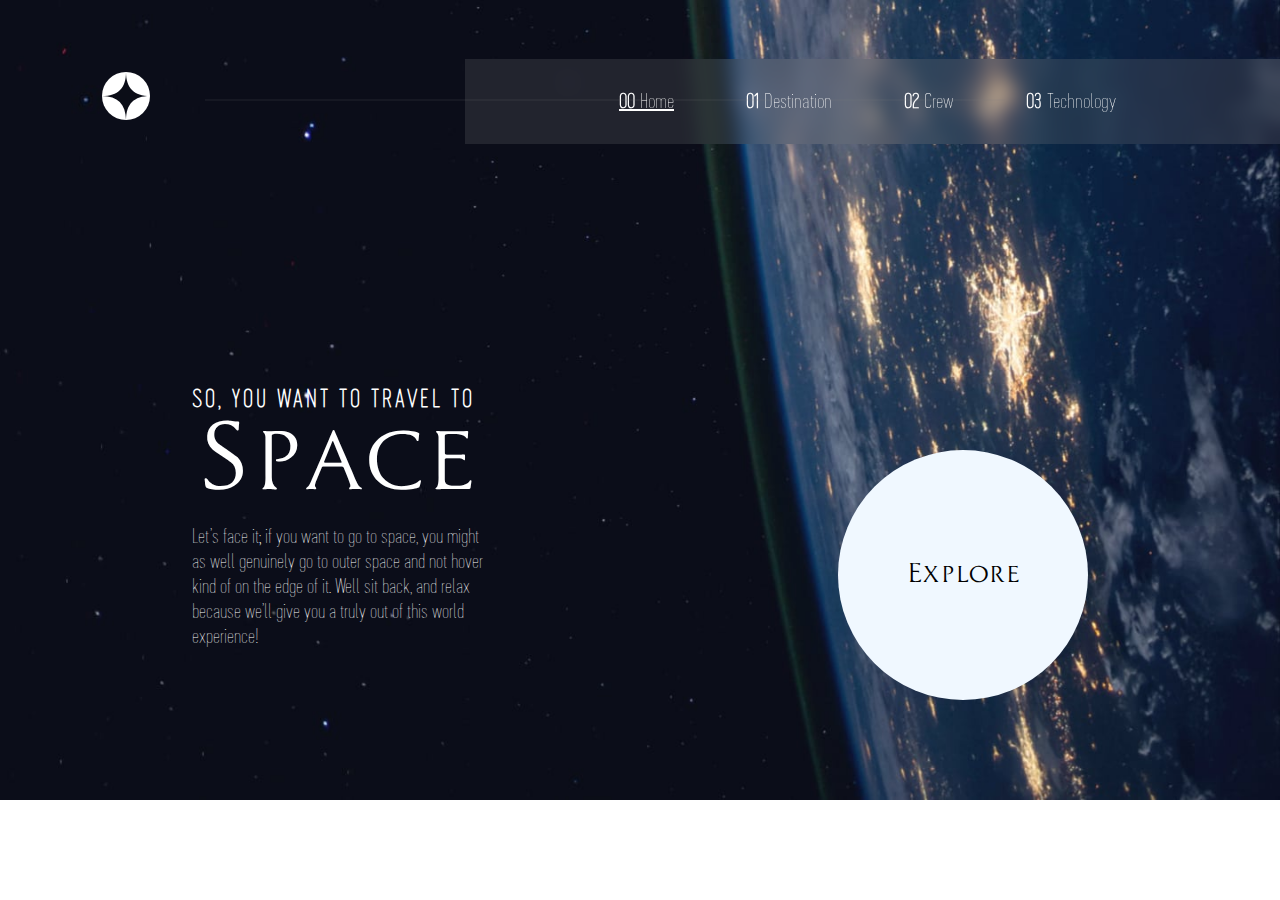
==== commit b0a861ee: "Update index.html" ====
--- a/index.html
+++ b/index.html
@@ -5,7 +5,7 @@
     <meta name="viewport" content="width=device-width, initial-scale=1.0">
     <script src="script.js"></script>
     <link rel="stylesheet" href="style.css">
-    <title>Home</title>
+    <title>Home.</title>
     
 </head>
 <body id="home_body">
--- a/style.css
+++ b/style.css
@@ -11,9 +11,12 @@
         background-size: 100%;
     }
     #crew_body {
-        background-image: url("background-crew-desktop.jpg"); 
+        background-image: url("background-crew-desktop.jpg");
         background-repeat: no-repeat;
         background-size: 100%;
+        margin: 0;
+        padding: 0;
+        height: 100vh;
     }
     #technology_body {
         background-image: url("background-technology-desktop.jpg");
@@ -36,7 +39,6 @@
     .navigation {
         position: absolute;
         right: 10%;
-        overflow: hidden;
         top: 6.5%;
     }
 
@@ -62,6 +64,7 @@
         padding: 14px 16px;
         color: white;
         font-family: Cervino Regular Neue;
+        font-weight: bolder;
     }
 
     .home_paragraph {
@@ -80,6 +83,7 @@
         font-family: Cervino Regular Neue;
         font-size: 19px;
         margin-top: 0;
+        
     }
     
     a {
@@ -115,7 +119,7 @@
         position: absolute;
         top: -10%;
         letter-spacing: 3px;
-
+        font-weight: bolder;
     }
 
     .homep2 {
@@ -188,6 +192,7 @@
         text-transform: uppercase;
         letter-spacing: 3px;
         font-size: 150%;
+        font-weight: bolder;
     }
 
     .destinationp2 {
@@ -232,6 +237,8 @@
     .destinationp4 {
         white-space:pre;
         word-spacing: 2px;
+        font-weight: bolder;
+        color: gray;
     }
 
     .destinationp5 {
@@ -250,6 +257,130 @@
         color: transparent;
         font-size: 0%;
     }
+
+    .container {
+        width: 100%;
+        height: 100vh;
+        overflow: scroll;
+        scroll-snap-type: y mandatory;
+        scroll-behavior: smooth;
+        overflow-x: hidden;
+    }
+
+    .slides {
+        width: 100%;
+        height: 100vh;
+        scroll-snap-align: start;
+        display: flex;
+        flex-direction: column;
+        justify-content: center;
+        align-items: center;
+        text-align: center;
+        position: relative;
+    }
+
+    .slide1 {
+        width: 100%;
+        height: 100vh;
+    }
+
+    .slide2 {
+        width: 100%;
+        height: 100vh;
+    }
+
+    .slide3 {
+        width: 100%;
+        height: 100vh;
+    }
+
+    .slide4 {
+        width: 100%;
+        height: 100vh;
+    }
+
+    .crew_image, .crew_image_2, .crew_image_3, .crew_image_4 {
+        position: absolute;
+        max-width: 80%;
+        bottom: 0%;
+        right: 5%;
+
+    }
+
+    .crew_navigation {
+        position: absolute;
+        display: flex;
+        flex-direction: row;
+        justify-content: space-around;
+        align-items: center;
+        width: 200px;
+        top: 80%;
+        left: 15%;
+    }
+
+    .crew_current {
+        background-color: white;
+        width: 20px;
+        height: 20px;
+        border-radius: 10px;
+
+    }
+    .crew_not {
+        background-color: gray;
+        width: 20px;
+        height: 20px;
+        border-radius: 15px;
+
+    }
+
+    .crew_info {
+        position: absolute;
+        top: 58%;
+        left: 15%;
+        height: 30%;
+        width: 25%;
+        display: flex;
+        flex-direction: column;
+    }
+
+    .crewp1 {
+        position: absolute;
+        top: 20%;
+        left: 15%;
+        letter-spacing: 3px;
+        word-spacing: 3px;
+        font-size: 200%;
+        font-weight: bolder;
+    }
+
+    .crewp2_1, .crewp2_2, .crewp2_3, .crewp2_4{
+        position: absolute;
+        left: 15%;
+        top: 39%;
+        font-size: 230%;
+        color: gray;
+        opacity: 0.8;
+        font-weight:bolder;
+        font-family: Cyan-Capitals;
+    }
+
+    .crewp3_1, .crewp3_2, .crewp3_3, .crewp3_4 {
+        position: absolute;
+        left: 15%;
+        top: 47%;
+        letter-spacing: 0.5px;
+        font-size: 350%;
+        font-family: Cyan-Capitals;
+    }
+
+    .crewp4 {
+        word-spacing: 1.5px;
+        font-weight: bolder;
+        color: white;
+        letter-spacing: 0.3px;
+        opacity: 0.8;
+    }
+
 
 }
 
@@ -342,6 +473,7 @@
             top: 15%;
             right: 21%;
             letter-spacing: 2px;
+            font-weight: bolder;
         }
     
         .homep2 {
@@ -472,6 +604,7 @@
             top: 12%;
             left: 30%;
             letter-spacing: 0.5px;
+            font-weight: bolder;
         }
     
         .destinationp2 {
@@ -523,12 +656,226 @@
             word-spacing: 1px;
             letter-spacing: 0.5px;
             white-space:pre;
+            font-weight: bolder;
+            color: gray;
         }
     
         .destinationp5_phone {
             font-family: Cyan-Capitals;
             white-space: pre;
         }
+
+        .container {
+            width: 100%;
+            height: 100vh;
+            overflow: scroll;
+            scroll-snap-type: y mandatory;
+            scroll-behavior: smooth;
+            overflow-x: hidden;
+        }
+    
+        .slides {
+            width: 100%;
+            height: 100vh;
+            scroll-snap-align: start;
+            display: flex;
+            flex-direction: column;
+            justify-content: center;
+            align-items: center;
+            text-align: center;
+            position: relative;
+        }
+    
+        .slide1 {
+            width: 100%;
+            height: 100vh;
+        }
+    
+        .slide2 {
+            width: 100%;
+            height: 100vh;
+        }
+    
+        .slide3 {
+            width: 100%;
+            height: 100vh;
+        }
+    
+        .slide4 {
+            width: 100%;
+            height: 100vh;
+        }
+    
+        .crew_image {
+            position: absolute;
+            max-width: 60%;
+            top: 12%;
+            right: 20%;
+    
+        }
+
+        .crew_image_2 {
+            position: absolute;
+            max-width: 48%;
+            top: 12%;
+            right: 27%;
+    
+        }
+
+        .crew_image_3 {
+            position: absolute;
+            max-width: 52%;
+            top: 12%;
+            right: 18%;
+    
+        }
+
+        .crew_image_4 {
+            position: absolute;
+            max-width: 65%;
+            top: 13%;
+            right: 17%;
+    
+        }
+    
+        .crew_navigation {
+            position: absolute;
+            display: flex;
+            flex-direction: row;
+            justify-content: space-around;
+            align-items: center;
+            height: 5px;
+            width: 30%;
+            top: 55%;
+            left: 34%;
+        }
+    
+        .crew_current {
+            background-color: white;
+            width: 10px;
+            height: 10px;
+            border-radius: 10px;
+    
+        }
+        .crew_not {
+            background-color: gray;
+            width: 10px;
+            height: 10px;
+            border-radius: 15px;
+
+    
+        }
+    
+        .crew_info {
+            position: absolute;
+            top: 73%;
+            left: 8%;
+            height: 30%;
+            width: 85%;
+            display: flex;
+            flex-direction: column;
+        }
+    
+        .crewp1 {
+            position: absolute;
+            top: 5%;
+            left: 23%;
+            letter-spacing: 3px;
+            word-spacing: 3px;
+            font-size: 150%;
+            font-weight: bolder;
+        }
+    
+        .crewp2_1 {
+            position: absolute;
+            left: 40%;
+            top: 60%;
+            font-size: 130%;
+            color: gray;
+            opacity: 0.8;
+            font-weight:bolder;
+            font-family: Cyan-Capitals;
+        }
+
+        .crewp2_2 {
+            position: absolute;
+            left: 18%;
+            top: 60%;
+            font-size: 130%;
+            color: gray;
+            opacity: 0.8;
+            font-weight:bolder;
+            font-family: Cyan-Capitals;
+        }
+
+        .crewp2_3 {
+            position: absolute;
+            left: 28%;
+            top: 60%;
+            font-size: 130%;
+            color: gray;
+            opacity: 0.8;
+            font-weight:bolder;
+            font-family: Cyan-Capitals;
+        }
+
+        .crewp2_4 {
+            position: absolute;
+            left: 22%;
+            top: 60%;
+            font-size: 130%;
+            color: gray;
+            opacity: 0.8;
+            font-weight:bolder;
+            font-family: Cyan-Capitals;
+        }
+    
+        .crewp3_1 {
+            position: absolute;
+            left: 15%;
+            top: 64%;
+            letter-spacing: 0.5px;
+            font-size: 200%;
+            font-family: Cyan-Capitals;
+        }
+
+        .crewp3_2 {
+            position: absolute;
+            left: 4%;
+            top: 64%;
+            letter-spacing: 0.5px;
+            font-size: 170%;
+            font-family: Cyan-Capitals;
+        }
+
+
+        .crewp3_3 {
+            position: absolute;
+            left: 7%;
+            top: 64%;
+            letter-spacing: 0.5px;
+            font-size: 200%;
+            font-family: Cyan-Capitals;
+        }
+
+        .crewp3_4 {
+            position: absolute;
+            left: 4%;
+            top: 64%;
+            letter-spacing: 0.5px;
+            font-size: 190%;
+            font-family: Cyan-Capitals;
+        }
+    
+        .crewp4 {
+            word-spacing: 1.5px;
+            font-weight: bolder;
+            color: white;
+            letter-spacing: 0.3px;
+            opacity: 0.8;
+            font-size: 120%;
+        }
+
     }
     
     @media (min-height: 801px) {
@@ -552,6 +899,7 @@
             background-size: 130%;
             background-repeat: no-repeat;
             background-position-y: 0%;
+            
         }
     
         #technology_body {
@@ -616,6 +964,7 @@
             top: 15%;
             right: 21%;
             letter-spacing: 2px;
+            font-weight: bolder;
         }
     
         .homep2 {
@@ -746,6 +1095,7 @@
             top: 12%;
             left: 30%;
             letter-spacing: 0.5px;
+            font-weight: bolder;
         }
     
         .destinationp2 {
@@ -797,12 +1147,225 @@
             word-spacing: 1px;
             letter-spacing: 0.5px;
             white-space:pre;
+            font-weight: bolder;
+            color: gray;
         }
     
         .destinationp5_phone {
             font-family: Cyan-Capitals;
             white-space: pre;
         }
+        
+        .container {
+            width: 100%;
+            height: 100vh;
+            overflow: scroll;
+            scroll-snap-type: y mandatory;
+            scroll-behavior: smooth;
+            overflow-x: hidden;
+        }
+    
+        .slides {
+            width: 100%;
+            height: 100vh;
+            scroll-snap-align: start;
+            display: flex;
+            flex-direction: column;
+            justify-content: center;
+            align-items: center;
+            text-align: center;
+            position: relative;
+        }
+    
+        .slide1 {
+            width: 100%;
+            height: 100vh;
+        }
+    
+        .slide2 {
+            width: 100%;
+            height: 100vh;
+        }
+    
+        .slide3 {
+            width: 100%;
+            height: 100vh;
+        }
+    
+        .slide4 {
+            width: 100%;
+            height: 100vh;
+        }
+    
+        .crew_image {
+            position: absolute;
+            max-width: 80%;
+            top: 12%;
+            right: 8%;
+    
+        }
+
+        .crew_image_2 {
+            position: absolute;
+            max-width: 63%;
+            top: 12%;
+            right: 18%;
+    
+        }
+
+        .crew_image_3 {
+            position: absolute;
+            max-width: 70%;
+            top: 12%;
+            right: 9%;
+    
+        }
+
+        .crew_image_4 {
+            position: absolute;
+            max-width: 83%;
+            top: 15%;
+            right: 9%;
+    
+        }
+    
+        .crew_navigation {
+            position: absolute;
+            display: flex;
+            flex-direction: row;
+            justify-content: space-around;
+            align-items: center;
+            height: 5px;
+            width: 30%;
+            top: 57%;
+            left: 34%;
+        }
+    
+        .crew_current {
+            background-color: white;
+            width: 10px;
+            height: 10px;
+            border-radius: 10px;
+    
+        }
+        .crew_not {
+            background-color: gray;
+            width: 10px;
+            height: 10px;
+            border-radius: 15px;
+
+    
+        }
+    
+        .crew_info {
+            position: absolute;
+            top: 75%;
+            left: 8%;
+            height: 30%;
+            width: 85%;
+            display: flex;
+            flex-direction: column;
+        }
+    
+        .crewp1 {
+            position: absolute;
+            top: 5%;
+            left: 27%;
+            letter-spacing: 3px;
+            word-spacing: 3px;
+            font-size: 150%;
+            font-weight: bolder;
+        }
+    
+        .crewp2_1 {
+            position: absolute;
+            left: 40%;
+            top: 60%;
+            font-size: 150%;
+            color: gray;
+            opacity: 0.8;
+            font-weight:bolder;
+            font-family: Cyan-Capitals;
+        }
+
+        .crewp2_2 {
+            position: absolute;
+            left: 18%;
+            top: 60%;
+            font-size: 150%;
+            color: gray;
+            opacity: 0.8;
+            font-weight:bolder;
+            font-family: Cyan-Capitals;
+        }
+
+        .crewp2_3 {
+            position: absolute;
+            left: 28%;
+            top: 60%;
+            font-size: 150%;
+            color: gray;
+            opacity: 0.8;
+            font-weight:bolder;
+            font-family: Cyan-Capitals;
+        }
+
+        .crewp2_4 {
+            position: absolute;
+            left: 22%;
+            top: 60%;
+            font-size: 150%;
+            color: gray;
+            opacity: 0.8;
+            font-weight:bolder;
+            font-family: Cyan-Capitals;
+        }
+    
+        .crewp3_1 {
+            position: absolute;
+            left: 8%;
+            top: 64%;
+            letter-spacing: 0.5px;
+            font-size: 250%;
+            font-family: Cyan-Capitals;
+        }
+
+        .crewp3_2 {
+            position: absolute;
+            left: 1%;
+            top: 64%;
+            letter-spacing: 0.5px;
+            font-size: 202%;
+            font-family: Cyan-Capitals;
+        }
+
+
+        .crewp3_3 {
+            position: absolute;
+            left: 3%;
+            top: 64%;
+            letter-spacing: 0.5px;
+            font-size: 240%;
+            font-family: Cyan-Capitals;
+        }
+
+        .crewp3_4 {
+            position: absolute;
+            left: 2%;
+            top: 64%;
+            letter-spacing: 0.5px;
+            font-size: 230%;
+            font-family: Cyan-Capitals;
+        }
+    
+        .crewp4 {
+            word-spacing: 1.5px;
+            font-weight: bolder;
+            color: white;
+            letter-spacing: 0.3px;
+            opacity: 0.8;
+        }
+
     }
 
 }
